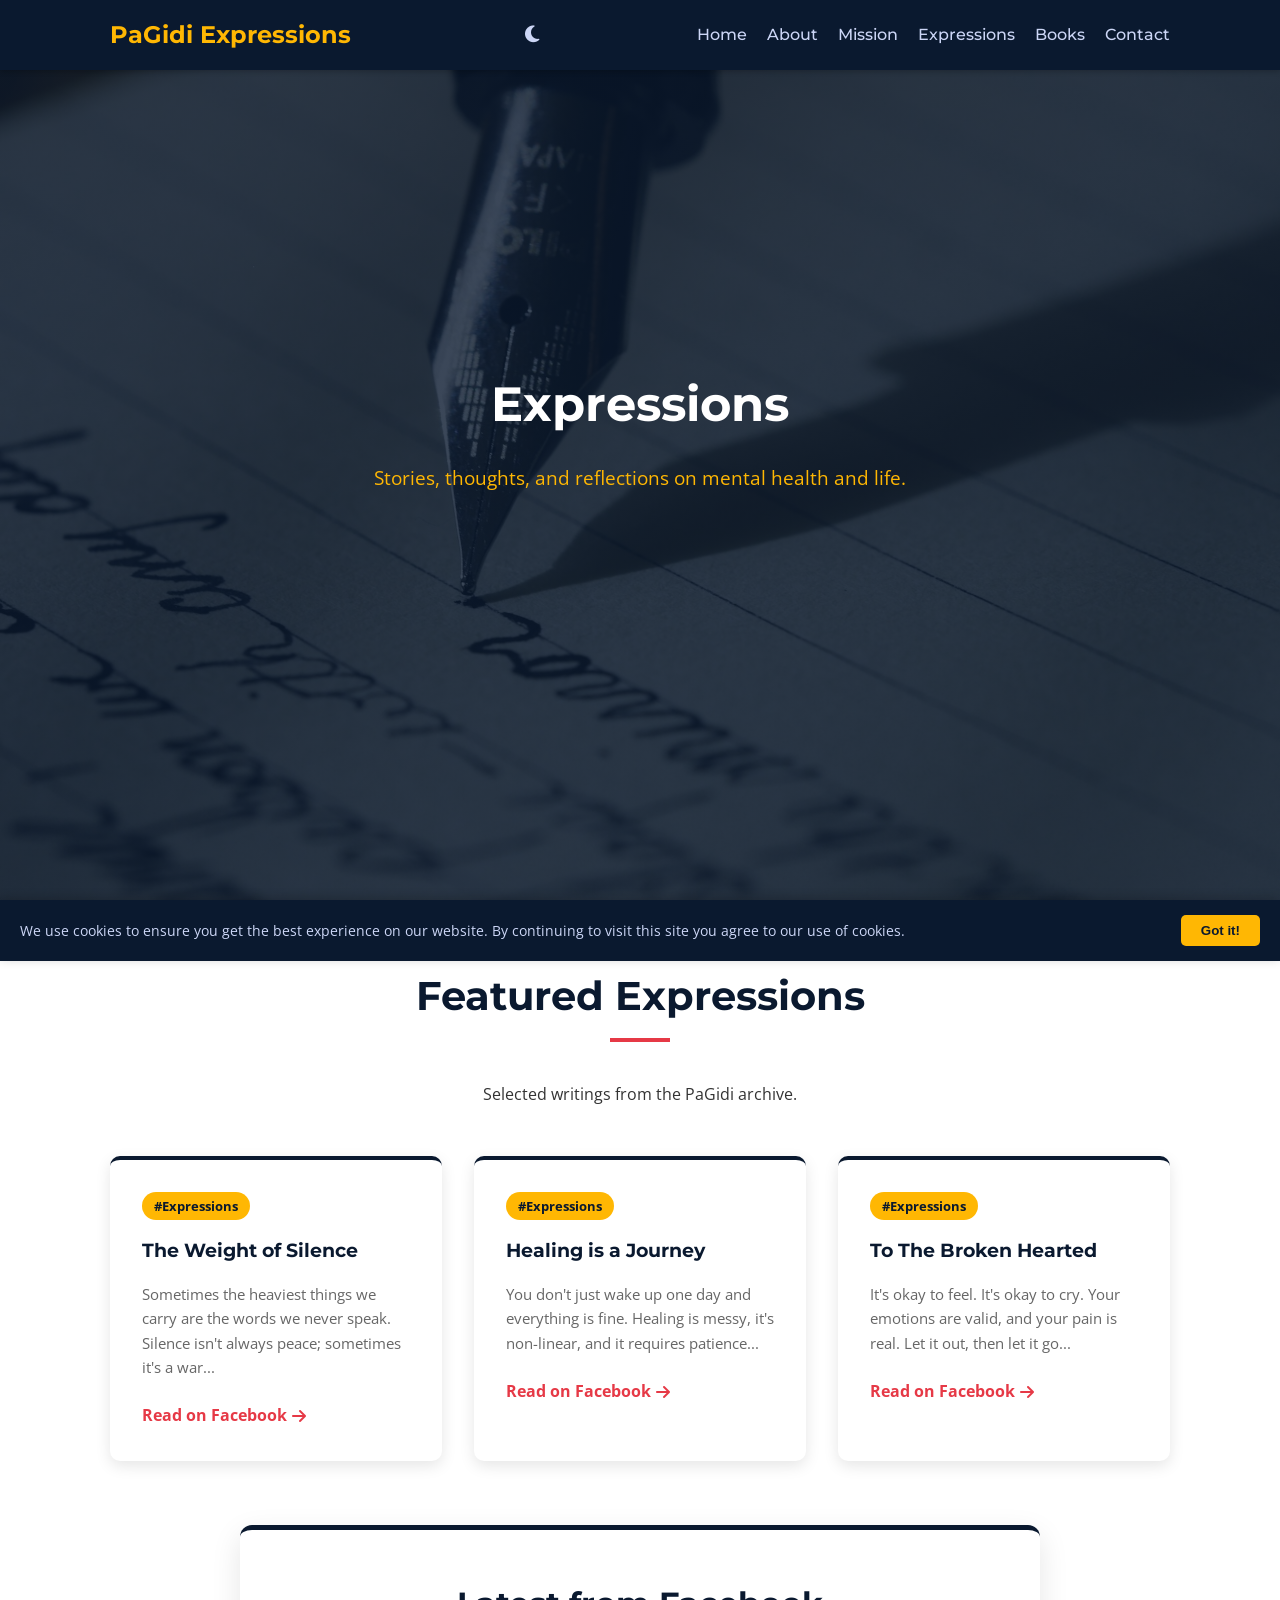
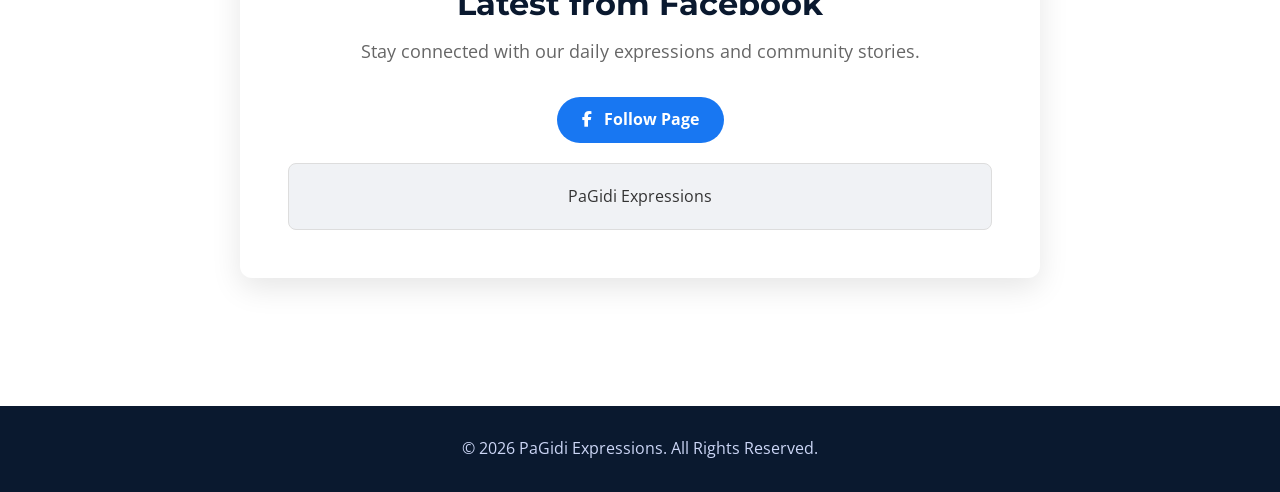
==== blog.html @ 84d17afa "Implement comprehensive website upgrades: Premium UI, Security, Accessibility, and Modern UX" ====
<!DOCTYPE html>
<html lang="en">
<head>
    <meta charset="UTF-8">
    <meta name="viewport" content="width=device-width, initial-scale=1.0">
    <title>Expressions - PaGidi Expressions</title>
    <meta name="description" content="Read the latest PaGidi Expressions on mental health, emotions, and life stories.">
    
    <!-- Open Graph Tags -->
    <meta property="og:title" content="Expressions - PaGidi Expressions">
    <meta property="og:description" content="Read the latest PaGidi Expressions on mental health, emotions, and life stories.">
    <meta property="og:image" content="assets/images/hero.jpg">
    <meta property="og:url" content="https://pagidiexpressions.com/blog.html">
    <meta property="og:type" content="article">

    <link rel="stylesheet" href="https://cdnjs.cloudflare.com/ajax/libs/font-awesome/6.4.0/css/all.min.css">
    <link rel="stylesheet" href="assets/css/styles.css">
    <div id="fb-root"></div>
    <script async defer crossorigin="anonymous" src="https://connect.facebook.net/en_US/sdk.js#xfbml=1&version=v18.0" nonce="PagidiBlog"></script>
</head>
<body>
    <!-- Navigation -->
    <nav class="navbar">
        <div class="container">
            <a href="index.html" class="logo">PaGidi Expressions</a>
            <div class="nav-right" style="display: flex; align-items: center;">
                <button id="theme-toggle" class="theme-toggle" aria-label="Toggle Dark Mode">
                    <i class="fas fa-moon"></i>
                </button>
                <div class="menu-toggle" id="mobile-menu">
                    <span class="bar"></span>
                    <span class="bar"></span>
                    <span class="bar"></span>
                </div>
            </div>
            <ul class="nav-menu">
                <li><a href="index.html" class="nav-link">Home</a></li>
                <li><a href="index.html#about" class="nav-link">About</a></li>
                <li><a href="index.html#mission" class="nav-link">Mission</a></li>
                <li><a href="blog.html" class="nav-link active">Expressions</a></li>
                <li><a href="index.html#books" class="nav-link">Books</a></li>
                <li><a href="index.html#contact" class="nav-link">Contact</a></li>
            </ul>
        </div>
    </nav>

    <!-- Hero Section -->
    <section class="hero blog-hero">
        <div class="container hero-content reveal">
            <h1>Expressions</h1>
            <p>Stories, thoughts, and reflections on mental health and life.</p>
        </div>
    </section>

    <!-- Main Blog Content -->
    <section class="blog-section">
        <div class="container">
            
            <!-- Featured Expressions (Manual Placeholders representing "Expressions" tag) -->
            <div class="blog-header reveal">
                <h2 class="section-title">Featured Expressions</h2>
                <p>Selected writings from the PaGidi archive.</p>
            </div>

            <div class="blog-grid">
                <!-- Blog Post 1 -->
                <article class="blog-card reveal">
                    <div class="blog-content">
                        <span class="blog-tag">#Expressions</span>
                        <h3>The Weight of Silence</h3>
                        <p>Sometimes the heaviest things we carry are the words we never speak. Silence isn't always peace; sometimes it's a war...</p>
                        <a href="https://www.facebook.com/pagidiexpressionspage" target="_blank" class="read-more">Read on Facebook <i class="fas fa-arrow-right"></i></a>
                    </div>
                </article>

                <!-- Blog Post 2 -->
                <article class="blog-card reveal">
                    <div class="blog-content">
                        <span class="blog-tag">#Expressions</span>
                        <h3>Healing is a Journey</h3>
                        <p>You don't just wake up one day and everything is fine. Healing is messy, it's non-linear, and it requires patience...</p>
                        <a href="https://www.facebook.com/pagidiexpressionspage" target="_blank" class="read-more">Read on Facebook <i class="fas fa-arrow-right"></i></a>
                    </div>
                </article>

                <!-- Blog Post 3 -->
                <article class="blog-card reveal">
                    <div class="blog-content">
                        <span class="blog-tag">#Expressions</span>
                        <h3>To The Broken Hearted</h3>
                        <p>It's okay to feel. It's okay to cry. Your emotions are valid, and your pain is real. Let it out, then let it go...</p>
                        <a href="https://www.facebook.com/pagidiexpressionspage" target="_blank" class="read-more">Read on Facebook <i class="fas fa-arrow-right"></i></a>
                    </div>
                </article>
            </div>

            <!-- Facebook Feed Embed -->
            <div class="facebook-feed-container reveal">
                <h2>Latest from Facebook</h2>
                <p>Stay connected with our daily expressions and community stories.</p>
                <a href="https://www.facebook.com/pagidiexpressionspage" target="_blank" class="connect-btn"><i class="fab fa-facebook-f"></i> Follow Page</a>
                
                <div class="fb-page-wrapper">
                    <div class="fb-page" 
                        data-href="https://www.facebook.com/pagidiexpressionspage" 
                        data-tabs="timeline" 
                        data-width="500" 
                        data-height="600" 
                        data-small-header="false" 
                        data-adapt-container-width="true" 
                        data-hide-cover="false" 
                        data-show-facepile="true">
                        <blockquote cite="https://www.facebook.com/pagidiexpressionspage" class="fb-xfbml-parse-ignore">
                            <a href="https://www.facebook.com/pagidiexpressionspage">PaGidi Expressions</a>
                        </blockquote>
                    </div>
                </div>
            </div>

        </div>
    </section>

    <!-- Footer -->
    <footer>
        <div class="container">
            <p>&copy; <span id="year">2025</span> PaGidi Expressions. All Rights Reserved.</p>
        </div>
    </footer>

    <!-- Back to Top Button -->
    <button id="back-to-top" aria-label="Back to Top">
        <i class="fas fa-arrow-up"></i>
    </button>

    <!-- Cookie Consent Banner -->
    <div id="cookie-banner" class="cookie-banner">
        <div class="cookie-content">
            <p>We use cookies to ensure you get the best experience on our website. By continuing to visit this site you agree to our use of cookies.</p>
        </div>
        <button id="accept-cookies" class="cookie-btn">Got it!</button>
    </div>

    <script src="assets/js/main.js"></script>
</body>
</html>
---- assets/css/styles.css ----
@import url('https://fonts.googleapis.com/css2?family=Montserrat:wght@500;600;700&family=Open+Sans:wght@400;600&display=swap');
@import url('blog-styles.css');

:root {
    /* Color Palette */
    --navy-blue: #0a192f;
    --navy-light: #112240;
    --red: #e63946;
    --yellow: #ffb703;
    --white: #ffffff;
    --off-white: #f4f4f4;
    --text-dark: #333333;
    --text-light: #ccd6f6;
    --gray: #8892b0;

    /* Light Theme (Default) */
    --bg-body: var(--white);
    --bg-alt: var(--off-white);
    --text-main: var(--text-dark);
    --text-muted: #555555;
    --primary-color: var(--navy-blue);
    --secondary-color: var(--red);
    --accent-color: var(--yellow);
    --card-bg: var(--white);
    --card-shadow: rgba(0, 0, 0, 0.1);
    --nav-bg: var(--navy-blue);
    --nav-text: var(--text-light);
    --border-color: #ddd;

    /* Common */
    --transition: all 0.3s ease;
    --font-heading: 'Montserrat', sans-serif;
    --font-body: 'Open Sans', sans-serif;
}

[data-theme="dark"] {
    --bg-body: var(--navy-blue);
    --bg-alt: var(--navy-light);
    --text-main: var(--text-light);
    --text-muted: var(--gray);
    --primary-color: var(--white); /* For titles in dark mode */
    --card-bg: var(--navy-light);
    --card-shadow: rgba(0, 0, 0, 0.3);
    --nav-bg: rgba(10, 25, 47, 0.95);
    --border-color: #233554;
}

* {
    margin: 0;
    padding: 0;
    box-sizing: border-box;
}

body {
    font-family: var(--font-body);
    line-height: 1.6;
    color: var(--text-main);
    background-color: var(--bg-body);
    transition: background-color 0.3s ease, color 0.3s ease;
}

h1, h2, h3, .logo, .btn, .nav-link, .section-title {
    font-family: var(--font-heading);
}

a {
    text-decoration: none;
    color: inherit;
    transition: var(--transition);
}

ul {
    list-style: none;
}

.container {
    max-width: 1100px;
    margin: 0 auto;
    padding: 0 20px;
}

/* Accessibility */
.sr-only {
    position: absolute;
    width: 1px;
    height: 1px;
    padding: 0;
    margin: -1px;
    overflow: hidden;
    clip: rect(0, 0, 0, 0);
    white-space: nowrap;
    border-width: 0;
}

:focus-visible {
    outline: 2px solid var(--accent-color);
    outline-offset: 2px;
}

/* Scroll Animation */
.reveal {
    opacity: 0;
    transform: translateY(30px);
    transition: all 0.8s ease-out;
}

.reveal.active {
    opacity: 1;
    transform: translateY(0);
}

/* Navbar */
.navbar {
    background: var(--nav-bg);
    color: var(--nav-text);
    height: 70px;
    position: fixed;
    width: 100%;
    top: 0;
    z-index: 1000;
    display: flex;
    align-items: center;
    box-shadow: 0 2px 5px rgba(0,0,0,0.2);
    transition: all 0.3s ease;
}

.navbar.sticky {
    height: 60px;
    background: rgba(10, 25, 47, 0.95);
    backdrop-filter: blur(10px);
    box-shadow: 0 5px 20px rgba(0,0,0,0.1);
}

.navbar .container {
    display: flex;
    justify-content: space-between;
    align-items: center;
    width: 100%;
}

.logo {
    font-size: 1.5rem;
    font-weight: bold;
    color: var(--accent-color);
}

.nav-menu {
    display: flex;
    gap: 20px;
    align-items: center;
}

.nav-link {
    color: var(--nav-text);
    font-weight: 500;
    position: relative;
}

.nav-link:hover, .nav-link.active {
    color: var(--accent-color);
}

.nav-link.active::after {
    content: '';
    position: absolute;
    bottom: -5px;
    left: 0;
    width: 100%;
    height: 2px;
    background: var(--accent-color);
}

/* Theme Toggle Button */
.theme-toggle {
    background: transparent;
    border: none;
    color: var(--nav-text);
    cursor: pointer;
    font-size: 1.2rem;
    padding: 5px;
    margin-left: 15px;
    transition: var(--transition);
}

.theme-toggle:hover {
    color: var(--accent-color);
    transform: rotate(15deg);
}

.menu-toggle {
    display: none;
    cursor: pointer;
}

.bar {
    display: block;
    width: 25px;
    height: 3px;
    margin: 5px auto;
    transition: var(--transition);
    background-color: var(--nav-text);
}

/* Hero Section */
.hero {
    background-color: var(--navy-blue);
    color: var(--white);
    height: 100vh;
    display: flex;
    align-items: center;
    text-align: center;
    padding-top: 70px;
    background: linear-gradient(rgba(10, 25, 47, 0.8), rgba(10, 25, 47, 0.8)), url('../images/hero.jpg');
    background-size: cover;
    background-position: center;
    background-attachment: fixed; /* Parallax Effect */
}

.hero-content h1 {
    font-size: 3rem;
    margin-bottom: 20px;
    color: var(--white);
}

.hero-content p {
    font-size: 1.2rem;
    margin-bottom: 30px;
    color: var(--accent-color);
}

/* Buttons */
.btn {
    display: inline-block;
    padding: 12px 30px;
    border: none;
    border-radius: 5px;
    cursor: pointer;
    font-size: 1rem;
    font-weight: bold;
    transition: var(--transition);
}

.btn-primary {
    background: var(--secondary-color);
    color: var(--white);
}

.btn-primary:hover {
    background: #c62828;
    transform: translateY(-2px);
}

.btn-secondary {
    background: var(--navy-blue);
    color: var(--white);
}

.btn-secondary:hover {
    background: #060f1d;
}

.btn-small {
    padding: 8px 20px;
    font-size: 0.9rem;
    margin-top: 15px;
    background: var(--accent-color);
    color: var(--navy-blue);
}

.btn-small:hover {
    background: #e0a800;
    color: var(--navy-blue);
    transform: translateY(-2px);
}

/* Section Common */
section {
    padding: 80px 0;
}

.section-title {
    text-align: center;
    font-size: 2.5rem;
    margin-bottom: 40px;
    color: var(--primary-color); /* Changes in dark mode */
    position: relative;
}

.section-title::after {
    content: '';
    display: block;
    width: 60px;
    height: 4px;
    background: var(--secondary-color);
    margin: 10px auto 0;
}

.section-subtitle {
    text-align: center;
    font-size: 1.2rem;
    margin-bottom: 30px;
    color: var(--text-muted);
}

/* About Section */
.about {
    background: var(--bg-body);
}

.about-content {
    display: flex;
    align-items: center;
    gap: 40px;
}

.about-image {
    flex: 1;
}

.about-image img {
    width: 100%;
    border-radius: 10px;
    box-shadow: 0 5px 15px var(--card-shadow);
}

.about-text {
    flex: 1;
    text-align: left;
    color: var(--text-main);
}

.about-text p {
    margin-bottom: 15px;
}

/* Mission Section */
.mission {
    background: var(--bg-alt);
}

.mission-grid {
    display: grid;
    grid-template-columns: repeat(auto-fit, minmax(300px, 1fr));
    gap: 30px;
}

.mission-card {
    background: var(--card-bg);
    padding: 30px;
    border-radius: 10px;
    text-align: center;
    box-shadow: 0 5px 15px var(--card-shadow);
    transition: var(--transition);
    border: 1px solid var(--border-color);
}

/* Glassmorphism Effect for Cards (Optional) */
[data-theme="dark"] .mission-card {
    background: rgba(17, 34, 64, 0.7);
    backdrop-filter: blur(10px);
    border: 1px solid rgba(255, 255, 255, 0.1);
}

.mission-card:hover {
    transform: translateY(-10px);
}

.mission-card i {
    font-size: 3rem;
    color: var(--secondary-color);
    margin-bottom: 20px;
}

.mission-card h3 {
    margin-bottom: 15px;
    color: var(--primary-color);
}

.mission-card p {
    color: var(--text-muted);
}

/* Books Section */
.books {
    background: var(--bg-body);
}

.books-grid {
    display: grid;
    grid-template-columns: repeat(auto-fit, minmax(280px, 1fr));
    gap: 30px;
}

.book-card {
    background: var(--card-bg);
    border-radius: 10px;
    overflow: hidden;
    box-shadow: 0 5px 15px var(--card-shadow);
    transition: var(--transition);
    text-align: center;
    padding-bottom: 20px;
    border: 1px solid var(--border-color);
}

[data-theme="dark"] .book-card {
    background: rgba(17, 34, 64, 0.7);
    backdrop-filter: blur(10px);
    border: 1px solid rgba(255, 255, 255, 0.1);
}

.book-card:hover {
    transform: translateY(-10px);
}

.book-card img {
    width: 100%;
    height: 350px;
    object-fit: cover;
}

.book-card h3 {
    padding: 15px 15px 5px;
    font-size: 1.2rem;
    color: var(--primary-color);
}

.book-card p {
    padding: 0 15px 15px;
    color: var(--text-muted);
    font-size: 0.9rem;
}

/* Contact Section */
.contact {
    background: var(--bg-alt);
}

.contact-container {
    display: grid;
    grid-template-columns: 1fr 1fr;
    gap: 50px;
}

.contact-info {
    color: var(--text-main);
}

.contact-item {
    display: flex;
    align-items: center;
    margin-bottom: 20px;
}

.contact-item i {
    font-size: 1.5rem;
    color: var(--secondary-color);
    margin-right: 15px;
}

.contact-form {
    background: var(--card-bg);
    padding: 30px;
    border-radius: 10px;
    box-shadow: 0 5px 15px var(--card-shadow);
    border: 1px solid var(--border-color);
}

[data-theme="dark"] .contact-form {
    background: rgba(17, 34, 64, 0.7);
    backdrop-filter: blur(10px);
    border: 1px solid rgba(255, 255, 255, 0.1);
}

.form-group {
    margin-bottom: 20px;
}

.form-group label {
    display: block;
    margin-bottom: 5px;
    color: var(--text-main);
    font-weight: 600;
}

.form-control {
    width: 100%;
    padding: 10px;
    border: 1px solid var(--border-color);
    border-radius: 5px;
    font-family: var(--font-body);
    font-size: 1rem;
    background: var(--bg-body);
    color: var(--text-main);
}

.form-control:focus {
    outline: none;
    border-color: var(--accent-color);
}

/* Newsletter Section */
.newsletter-section {
    background: var(--navy-blue);
    color: var(--white);
    padding: 60px 0;
    text-align: center;
    background-image: linear-gradient(rgba(10, 25, 47, 0.9), rgba(10, 25, 47, 0.9)), url('../images/hero.jpg');
    background-size: cover;
    background-attachment: fixed;
}

.newsletter-content {
    max-width: 600px;
    margin: 0 auto;
}

.newsletter-content h2 {
    color: var(--white);
    margin-bottom: 15px;
}

.newsletter-form {
    display: flex;
    gap: 10px;
    margin-top: 20px;
    flex-wrap: wrap;
    justify-content: center;
}

.newsletter-form input {
    flex: 1;
    min-width: 250px;
    padding: 12px;
    border: none;
    border-radius: 5px;
}

/* Footer */
footer {
    background: var(--navy-blue);
    color: var(--text-light);
    text-align: center;
    padding: 30px 0;
    margin-top: auto;
}

.social-links {
    margin-bottom: 20px;
}

.social-links a {
    color: var(--text-light);
    font-size: 1.5rem;
    margin: 0 10px;
    transition: var(--transition);
}

.social-links a:hover {
    color: var(--accent-color);
}

/* Toast Notification */
.toast-container {
    position: fixed;
    bottom: 20px;
    right: 20px;
    z-index: 2000;
    display: flex;
    flex-direction: column;
    gap: 10px;
}

.toast {
    background: var(--white);
    color: var(--text-dark);
    padding: 15px 25px;
    border-radius: 5px;
    box-shadow: 0 5px 15px rgba(0,0,0,0.2);
    border-left: 5px solid var(--accent-color);
    transform: translateX(120%);
    transition: transform 0.3s ease-in-out;
    display: flex;
    align-items: center;
    gap: 10px;
    min-width: 300px;
}

.toast.show {
    transform: translateX(0);
}

.toast.success { border-left-color: #2ecc71; }
.toast.error { border-left-color: #e74c3c; }

/* Back to Top Button */
#back-to-top {
    position: fixed;
    bottom: 30px;
    right: 30px;
    background: var(--secondary-color);
    color: var(--white);
    width: 50px;
    height: 50px;
    border-radius: 50%;
    border: none;
    cursor: pointer;
    display: flex;
    align-items: center;
    justify-content: center;
    font-size: 1.2rem;
    opacity: 0;
    visibility: hidden;
    transition: var(--transition);
    z-index: 999;
    box-shadow: 0 2px 10px rgba(0,0,0,0.3);
}

#back-to-top.show {
    opacity: 1;
    visibility: visible;
}

#back-to-top:hover {
    background: var(--accent-color);
    color: var(--navy-blue);
    transform: translateY(-5px);
}

/* Cookie Banner */
.cookie-banner {
    position: fixed;
    bottom: 0;
    left: 0;
    width: 100%;
    background: var(--navy-blue);
    color: var(--text-light);
    padding: 15px 20px;
    display: flex;
    justify-content: space-between;
    align-items: center;
    z-index: 9999;
    box-shadow: 0 -2px 10px rgba(0,0,0,0.2);
    transform: translateY(100%);
    transition: transform 0.5s ease-out;
}

.cookie-banner.show {
    transform: translateY(0);
}

.cookie-content {
    font-size: 0.9rem;
    margin-right: 20px;
}

.cookie-btn {
    background: var(--accent-color);
    color: var(--navy-blue);
    border: none;
    padding: 8px 20px;
    border-radius: 5px;
    cursor: pointer;
    font-weight: bold;
    white-space: nowrap;
}

/* Mobile Responsive */
@media (max-width: 768px) {
    .navbar .container {
        padding: 0 20px;
    }

    .menu-toggle {
        display: block;
        order: 3; /* Push to right */
    }
    
    .theme-toggle {
        order: 2; /* Between logo and hamburger */
        margin-right: 15px;
    }

    .nav-menu {
        position: fixed;
        left: -100%;
        top: 70px;
        gap: 0;
        flex-direction: column;
        background-color: var(--nav-bg);
        width: 100%;
        height: calc(100vh - 70px); /* Full height minus header */
        text-align: center;
        transition: 0.3s;
        box-shadow: 0 10px 10px rgba(0,0,0,0.1);
        padding: 20px 0;
    }

    .nav-menu.active {
        left: 0;
    }

    .nav-link {
        display: block;
        padding: 20px 0;
        font-size: 1.2rem;
    }

    .hero-content h1 {
        font-size: 2rem;
    }

    .about-content, .contact-container {
        flex-direction: column;
        grid-template-columns: 1fr;
    }

    .about-image {
        order: -1;
    }
    
    .cookie-banner {
        flex-direction: column;
        text-align: center;
        gap: 15px;
    }
    
    .cookie-content {
        margin-right: 0;
    }
}
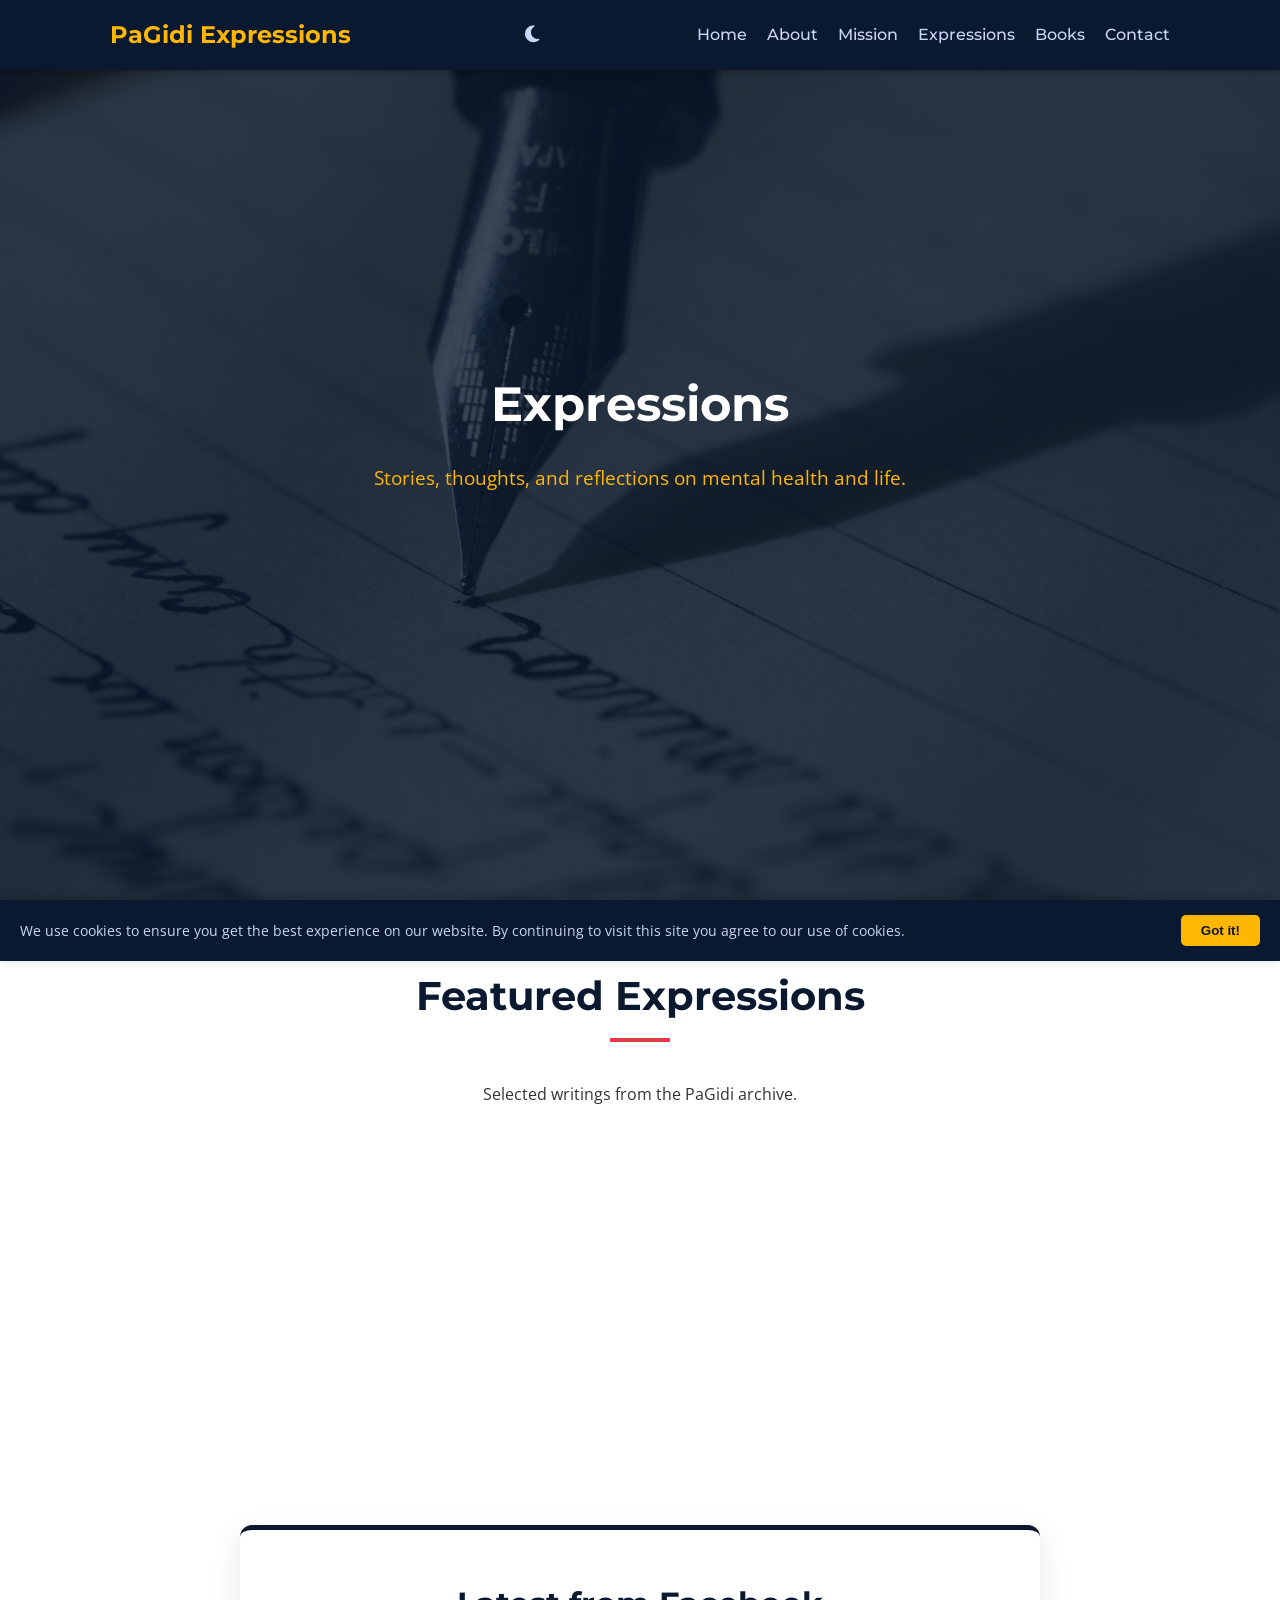
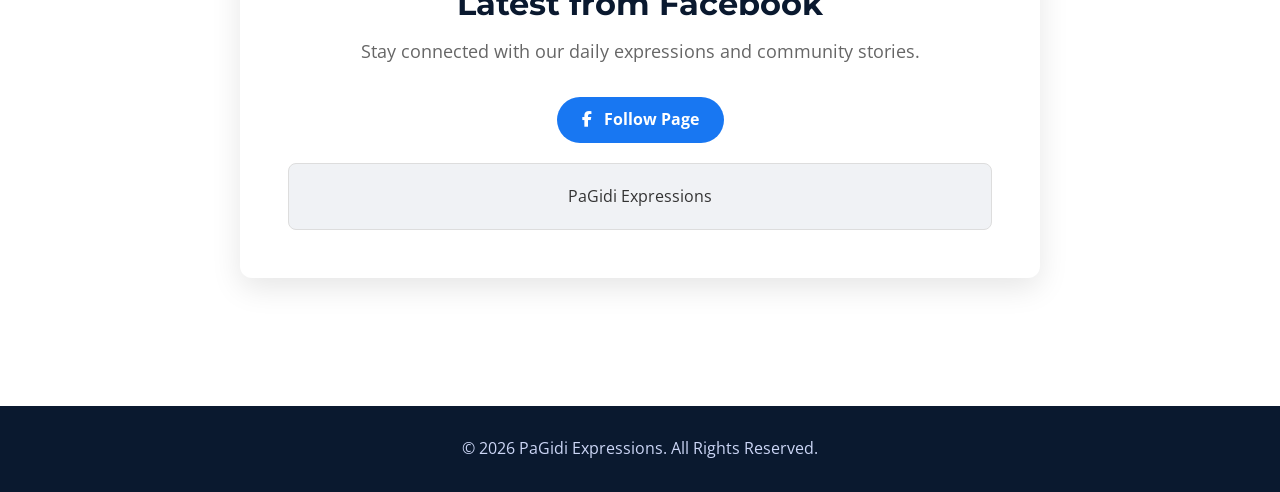
==== commit dce1fb77: "Add JavaScript-based blog system for Vercel, remove PHP files" ====
--- a/blog.html
+++ b/blog.html
@@ -53,7 +53,7 @@
     </section>
 
     <!-- Main Blog Content -->
-    <section class="blog-section">
+    <section id="blog-content" class="blog-section">
         <div class="container">
             
             <!-- Featured Expressions (Manual Placeholders representing "Expressions" tag) -->
@@ -62,36 +62,8 @@
                 <p>Selected writings from the PaGidi archive.</p>
             </div>
 
-            <div class="blog-grid">
-                <!-- Blog Post 1 -->
-                <article class="blog-card reveal">
-                    <div class="blog-content">
-                        <span class="blog-tag">#Expressions</span>
-                        <h3>The Weight of Silence</h3>
-                        <p>Sometimes the heaviest things we carry are the words we never speak. Silence isn't always peace; sometimes it's a war...</p>
-                        <a href="https://www.facebook.com/pagidiexpressionspage" target="_blank" class="read-more">Read on Facebook <i class="fas fa-arrow-right"></i></a>
-                    </div>
-                </article>
-
-                <!-- Blog Post 2 -->
-                <article class="blog-card reveal">
-                    <div class="blog-content">
-                        <span class="blog-tag">#Expressions</span>
-                        <h3>Healing is a Journey</h3>
-                        <p>You don't just wake up one day and everything is fine. Healing is messy, it's non-linear, and it requires patience...</p>
-                        <a href="https://www.facebook.com/pagidiexpressionspage" target="_blank" class="read-more">Read on Facebook <i class="fas fa-arrow-right"></i></a>
-                    </div>
-                </article>
-
-                <!-- Blog Post 3 -->
-                <article class="blog-card reveal">
-                    <div class="blog-content">
-                        <span class="blog-tag">#Expressions</span>
-                        <h3>To The Broken Hearted</h3>
-                        <p>It's okay to feel. It's okay to cry. Your emotions are valid, and your pain is real. Let it out, then let it go...</p>
-                        <a href="https://www.facebook.com/pagidiexpressionspage" target="_blank" class="read-more">Read on Facebook <i class="fas fa-arrow-right"></i></a>
-                    </div>
-                </article>
+            <div class="blog-grid" id="blog-grid">
+                <div class="loading">Loading expressions...</div>
             </div>
 
             <!-- Facebook Feed Embed -->
@@ -141,5 +113,53 @@
     </div>
 
     <script src="assets/js/main.js"></script>
+    <script>
+        // Load blog posts from JSON
+        document.addEventListener('DOMContentLoaded', function() {
+            fetch('blog-data.json')
+                .then(response => response.json())
+                .then(data => {
+                    const blogGrid = document.getElementById('blog-grid');
+                    
+                    if (data.posts && data.posts.length > 0) {
+                        // Filter featured posts and sort by date
+                        const featuredPosts = data.posts
+                            .filter(post => post.featured === true)
+                            .sort((a, b) => new Date(b.date) - new Date(a.date));
+                        
+                        blogGrid.innerHTML = featuredPosts.map(post => `
+                            <article class="blog-card reveal">
+                                <div class="blog-content">
+                                    <span class="blog-tag">${escapeHtml(post.tag)}</span>
+                                    <h3>${escapeHtml(post.title)}</h3>
+                                    <p>${escapeHtml(post.excerpt)}</p>
+                                    ${post.facebook_url ? 
+                                        `<a href="${escapeHtml(post.facebook_url)}" target="_blank" class="read-more">Read on Facebook <i class="fas fa-arrow-right"></i></a>` : 
+                                        ''
+                                    }
+                                </div>
+                            </article>
+                        `).join('');
+                        
+                        // Trigger reveal animations
+                        if (typeof reveal === 'function') {
+                            reveal();
+                        }
+                    } else {
+                        blogGrid.innerHTML = '<p>No expressions available yet.</p>';
+                    }
+                })
+                .catch(error => {
+                    console.error('Error loading blog posts:', error);
+                    document.getElementById('blog-grid').innerHTML = '<p>Error loading expressions. Please try again later.</p>';
+                });
+        });
+        
+        function escapeHtml(text) {
+            const div = document.createElement('div');
+            div.textContent = text;
+            return div.innerHTML;
+        }
+    </script>
 </body>
 </html>
--- a/assets/css/styles.css
+++ b/assets/css/styles.css
@@ -97,6 +97,59 @@
     outline-offset: 2px;
 }
 
+/* Skip Link */
+.skip-link {
+    position: absolute;
+    top: -40px;
+    left: 0;
+    background: var(--accent-color);
+    color: var(--navy-blue);
+    padding: 8px;
+    z-index: 10000;
+    transition: top 0.3s;
+}
+
+.skip-link:focus {
+    top: 0;
+}
+
+/* Preloader */
+#preloader {
+    position: fixed;
+    top: 0;
+    left: 0;
+    width: 100%;
+    height: 100%;
+    background: var(--navy-blue);
+    z-index: 9999;
+    display: flex;
+    justify-content: center;
+    align-items: center;
+    transition: opacity 0.5s ease, visibility 0.5s ease;
+}
+
+.loader {
+    border: 5px solid rgba(255, 255, 255, 0.1);
+    border-radius: 50%;
+    border-top: 5px solid var(--accent-color);
+    width: 50px;
+    height: 50px;
+    animation: spin 1s linear infinite;
+}
+
+@keyframes spin {
+    0% { transform: rotate(0deg); }
+    100% { transform: rotate(360deg); }
+}
+
+/* Visual Depth */
+.gradient-text {
+    background: linear-gradient(to right, var(--yellow), var(--red));
+    -webkit-background-clip: text;
+    -webkit-text-fill-color: transparent;
+    display: inline-block;
+}
+
 /* Scroll Animation */
 .reveal {
     opacity: 0;
@@ -333,6 +386,32 @@
     margin-bottom: 15px;
 }
 
+/* Stats Section */
+.stats {
+    background: var(--secondary-color);
+    color: var(--white);
+    padding: 60px 0;
+    text-align: center;
+}
+
+.stats-grid {
+    display: flex;
+    justify-content: space-around;
+    flex-wrap: wrap;
+    gap: 30px;
+}
+
+.stat-item h3 {
+    font-size: 2.5rem;
+    margin-bottom: 10px;
+    color: var(--white);
+}
+
+.stat-item p {
+    font-size: 1.1rem;
+    color: rgba(255, 255, 255, 0.9);
+}
+
 /* Mission Section */
 .mission {
     background: var(--bg-alt);
@@ -430,9 +509,53 @@
     font-size: 0.9rem;
 }
 
+/* Testimonials Section */
+.testimonials {
+    background: var(--bg-alt);
+    text-align: center;
+}
+
+.testimonials-carousel {
+    max-width: 800px;
+    margin: 0 auto;
+    position: relative;
+    overflow: hidden;
+}
+
+.testimonial-item {
+    display: none;
+    padding: 20px;
+    background: var(--card-bg);
+    border-radius: 10px;
+    box-shadow: 0 5px 15px var(--card-shadow);
+    margin: 10px;
+}
+
+.testimonial-item.active {
+    display: block;
+    animation: fadeIn 0.5s ease-in-out;
+}
+
+@keyframes fadeIn {
+    from { opacity: 0; }
+    to { opacity: 1; }
+}
+
+.testimonial-text {
+    font-size: 1.1rem;
+    font-style: italic;
+    color: var(--text-main);
+    margin-bottom: 15px;
+}
+
+.testimonial-author {
+    font-weight: bold;
+    color: var(--secondary-color);
+}
+
 /* Contact Section */
 .contact {
-    background: var(--bg-alt);
+    background: var(--bg-body);
 }
 
 .contact-container {
@@ -723,6 +846,136 @@
         text-align: center;
         gap: 15px;
     }
+
+/* Skip Link */
+.skip-link {
+    position: absolute;
+    top: -40px;
+    left: 0;
+    background: var(--accent-color);
+    color: var(--navy-blue);
+    padding: 8px;
+    z-index: 10000;
+    transition: top 0.3s;
+}
+
+.skip-link:focus {
+    top: 0;
+}
+
+/* Preloader */
+#preloader {
+    position: fixed;
+    top: 0;
+    left: 0;
+    width: 100%;
+    height: 100%;
+    background: var(--navy-blue);
+    z-index: 9999;
+    display: flex;
+    justify-content: center;
+    align-items: center;
+    transition: opacity 0.5s ease, visibility 0.5s ease;
+}
+
+.loader {
+    border: 5px solid rgba(255, 255, 255, 0.1);
+    border-radius: 50%;
+    border-top: 5px solid var(--accent-color);
+    width: 50px;
+    height: 50px;
+    animation: spin 1s linear infinite;
+}
+
+@keyframes spin {
+    0% { transform: rotate(0deg); }
+    100% { transform: rotate(360deg); }
+}
+
+/* Visual Depth */
+.gradient-text {
+    background: linear-gradient(to right, var(--yellow), var(--red));
+    -webkit-background-clip: text;
+    -webkit-text-fill-color: transparent;
+    display: inline-block;
+}
+
+/* Stats Section */
+.stats {
+    background: var(--secondary-color);
+    color: var(--white);
+    padding: 60px 0;
+    text-align: center;
+}
+
+.stats-grid {
+    display: flex;
+    justify-content: space-around;
+    flex-wrap: wrap;
+    gap: 30px;
+}
+
+.stat-item h3 {
+    font-size: 2.5rem;
+    margin-bottom: 10px;
+    color: var(--white);
+}
+
+.stat-item p {
+    font-size: 1.1rem;
+    color: rgba(255, 255, 255, 0.9);
+}
+
+/* Testimonials Section */
+.testimonials {
+    background: var(--bg-alt);
+    text-align: center;
+    padding: 80px 0;
+}
+
+.testimonials-carousel {
+    max-width: 800px;
+    margin: 0 auto;
+    position: relative;
+    overflow: hidden;
+    min-height: 200px;
+    display: flex;
+    align-items: center;
+    justify-content: center;
+}
+
+.testimonial-item {
+    display: none;
+    padding: 20px;
+    background: var(--card-bg);
+    border-radius: 10px;
+    box-shadow: 0 5px 15px var(--card-shadow);
+    margin: 10px;
+    width: 100%;
+    text-align: center;
+}
+
+.testimonial-item.active {
+    display: block;
+    animation: fadeIn 0.5s ease-in-out;
+}
+
+@keyframes fadeIn {
+    from { opacity: 0; transform: translateY(20px); }
+    to { opacity: 1; transform: translateY(0); }
+}
+
+.testimonial-text {
+    font-size: 1.1rem;
+    font-style: italic;
+    color: var(--text-main);
+    margin-bottom: 15px;
+}
+
+.testimonial-author {
+    font-weight: bold;
+    color: var(--secondary-color);
+}
     
     .cookie-content {
         margin-right: 0;
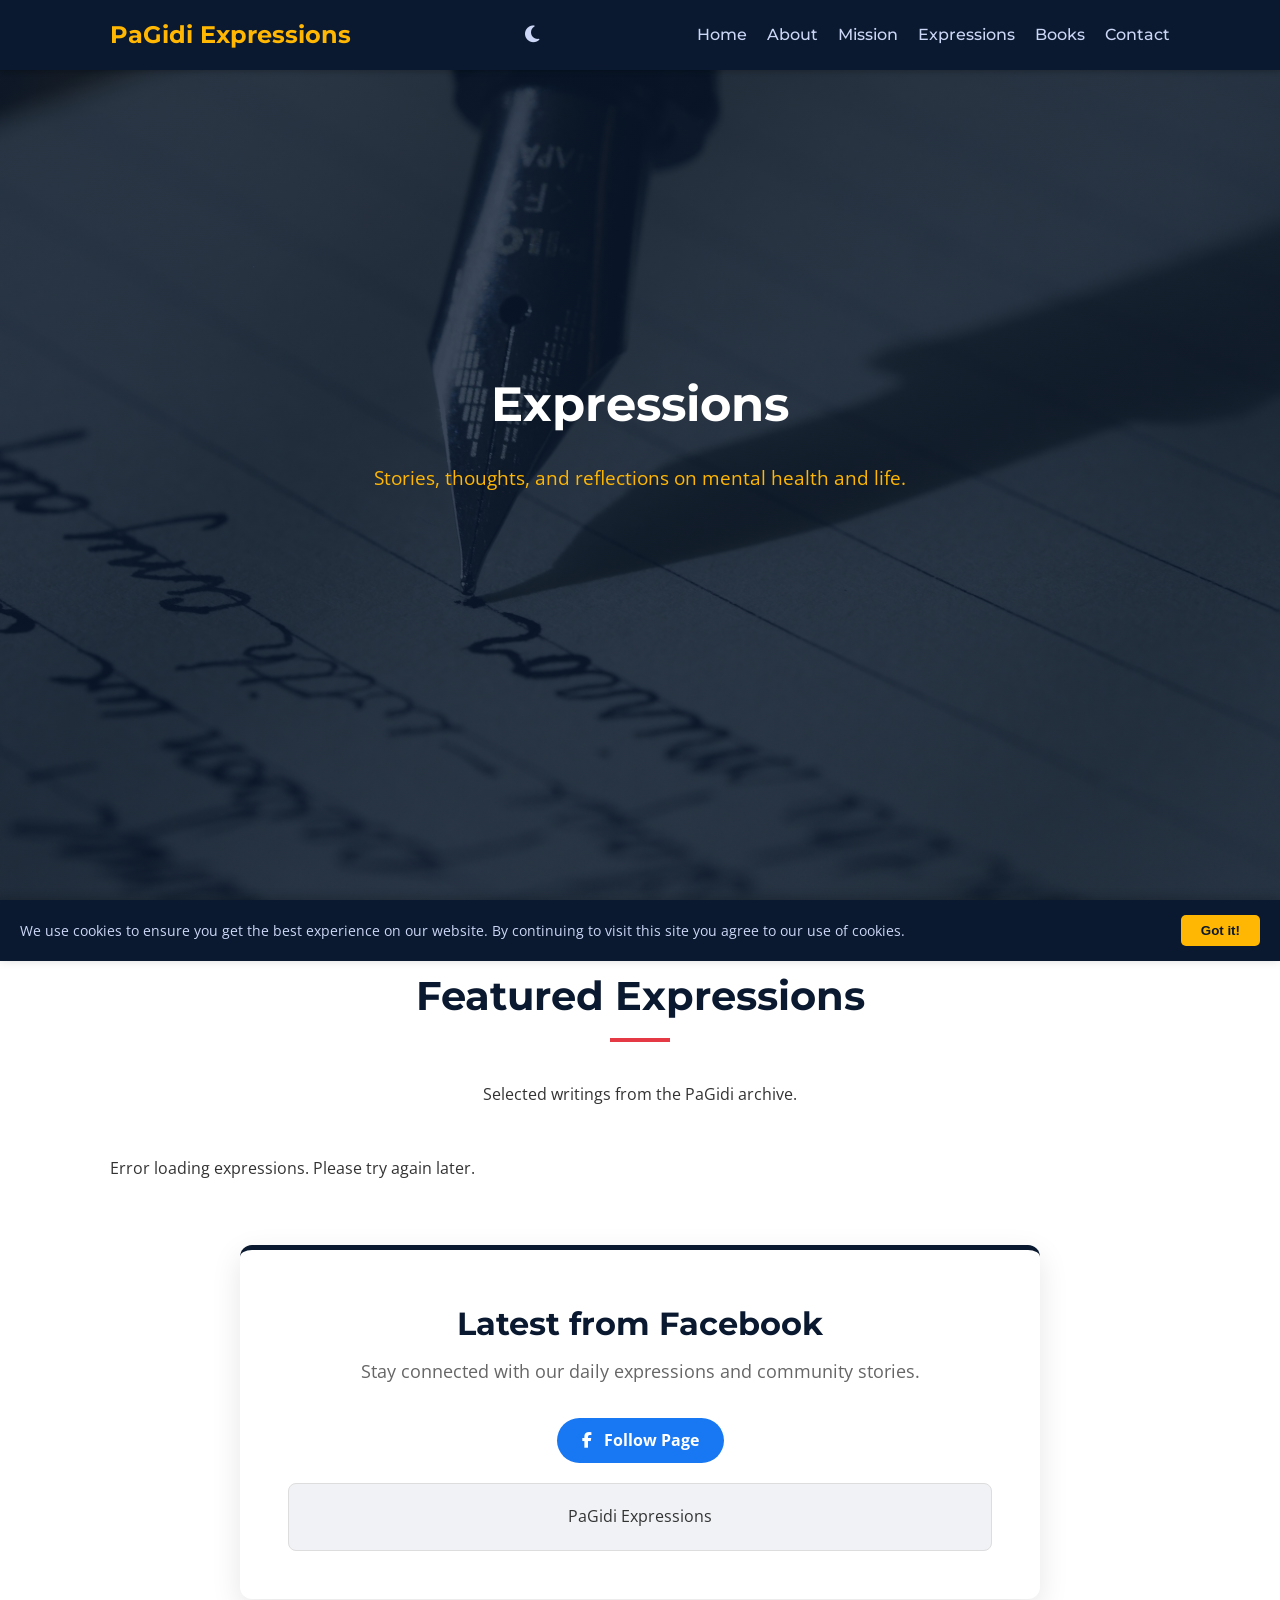
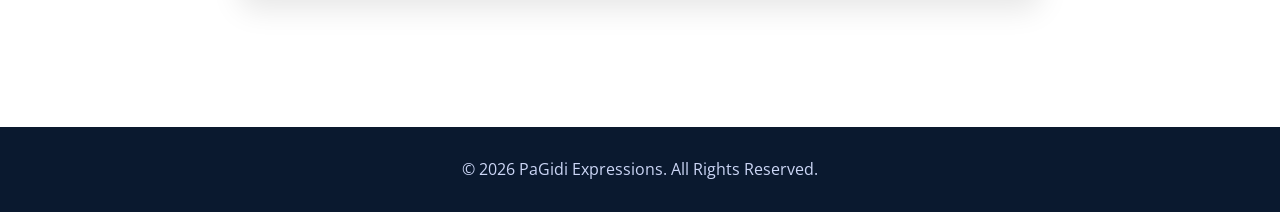
==== commit 99f55145: "Add professional blog CMS with database, rich text editor, and Render deployment" ====
--- a/blog.html
+++ b/blog.html
@@ -114,29 +114,21 @@
 
     <script src="assets/js/main.js"></script>
     <script>
-        // Load blog posts from JSON
+        // Load blog posts from PHP API
         document.addEventListener('DOMContentLoaded', function() {
-            fetch('blog-data.json')
+            fetch('api/blog.php?action=get_posts&status=published&featured=true')
                 .then(response => response.json())
                 .then(data => {
                     const blogGrid = document.getElementById('blog-grid');
                     
-                    if (data.posts && data.posts.length > 0) {
-                        // Filter featured posts and sort by date
-                        const featuredPosts = data.posts
-                            .filter(post => post.featured === true)
-                            .sort((a, b) => new Date(b.date) - new Date(a.date));
-                        
-                        blogGrid.innerHTML = featuredPosts.map(post => `
+                    if (data.success && data.posts && data.posts.length > 0) {
+                        blogGrid.innerHTML = data.posts.map(post => `
                             <article class="blog-card reveal">
                                 <div class="blog-content">
-                                    <span class="blog-tag">${escapeHtml(post.tag)}</span>
+                                    ${post.category ? `<span class="blog-tag">${escapeHtml(post.category)}</span>` : ''}
                                     <h3>${escapeHtml(post.title)}</h3>
                                     <p>${escapeHtml(post.excerpt)}</p>
-                                    ${post.facebook_url ? 
-                                        `<a href="${escapeHtml(post.facebook_url)}" target="_blank" class="read-more">Read on Facebook <i class="fas fa-arrow-right"></i></a>` : 
-                                        ''
-                                    }
+                                    <a href="blog-post.php?slug=${escapeHtml(post.slug)}" class="read-more">Read More <i class="fas fa-arrow-right"></i></a>
                                 </div>
                             </article>
                         `).join('');
